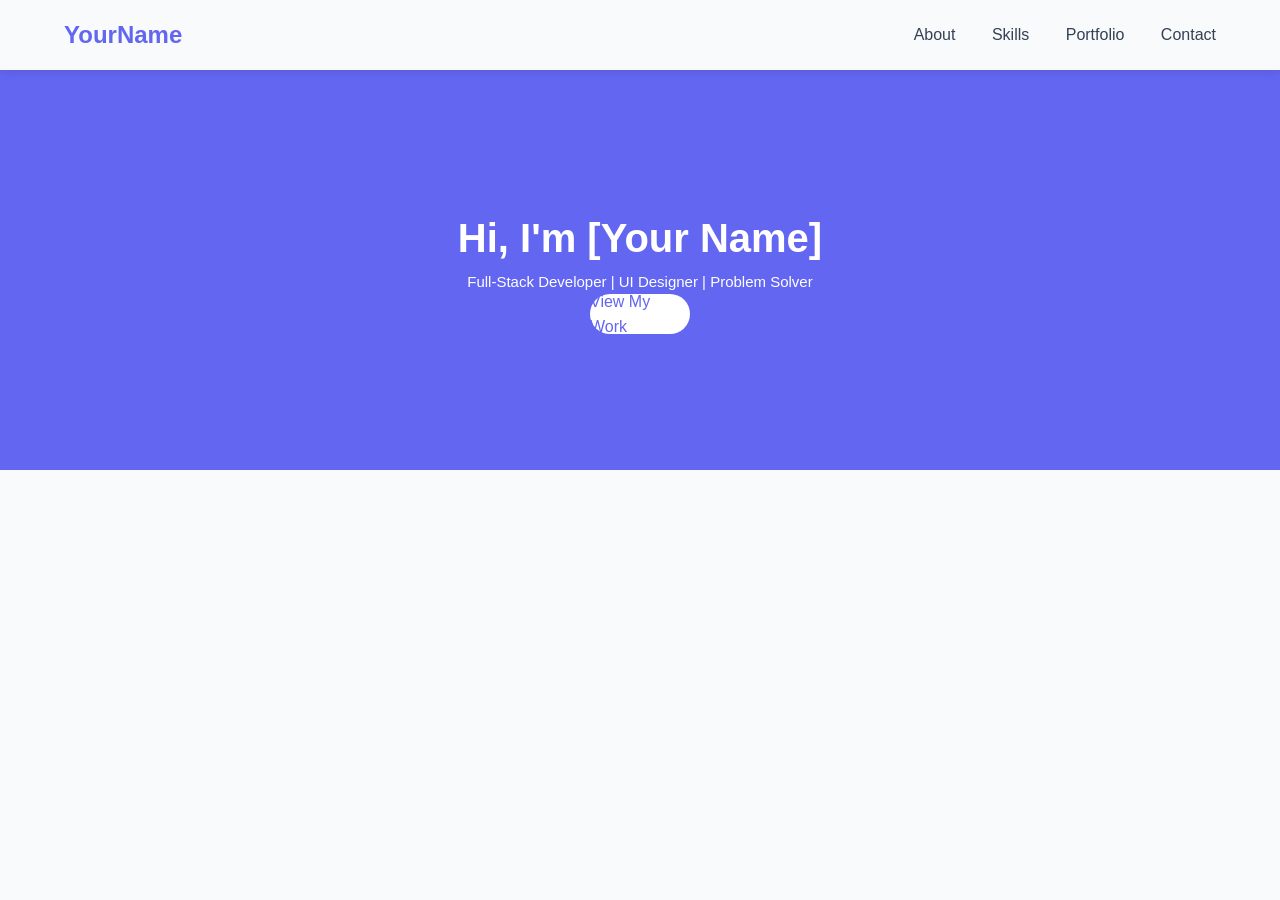
==== session_01_html_css/projects/portfolio_site/index.html @ d85d6899 "[FEATURE] Complete hero section with CTA" ====
<!DOCTYPE html>
<html lang="en">
<head>
    <meta charset="UTF-8">
    <meta name="viewport" content="width=device-width, initial-scale=1.0">
    <title>Document</title>
    <link rel="stylesheet" href="css/variables.css">
    <link rel="stylesheet" href="css/base.css">
    <link rel="stylesheet" href="css/header.css">
    <link rel="stylesheet" href="css/hero.css">
    <link rel="stylesheet" href="css/about.css">
    <link rel="stylesheet" href="css/skills.css">
    <link rel="stylesheet" href="css/portfolio.css">
    <link rel="stylesheet" href="css/contact.css">
    <link rel="stylesheet" href="css/footer.css">
</head>
<body>
    <header>
        <div class="logo">YourName</div>
        <nav>
            <a href="#about">About</a>
            <a href="#skills">Skills</a>
            <a href="#portfolio">Portfolio</a>
            <a href="#contact">Contact</a>
        </nav>
    </header>
    <main>
        <section class="hero">
            <h1>Hi, I'm [Your Name]</h1>
            <p>Full-Stack Developer | UI Designer | Problem Solver</p>
            <a href="#portfolio" class="cta-button">View My Work</a>
        </section>
    </main>
</body>
</html>
---- session_01_html_css/projects/portfolio_site/css/variables.css ----
:root {
    --color-primary: #6366f1;    /* Indigo */
    --color-secondary: #8b5cf6;  /* Purple */
    --color-dark: #1e293b;       /* Slate dark */
    --color-light: #f8fafc;      /* Slate light */
    --color-text: #334155;       /* Slate text */
    --font-main: 'Segoe UI', sans-serif;
}
---- session_01_html_css/projects/portfolio_site/css/base.css ----
* {
    margin: 0;
    padding: 0;
    box-sizing: border-box;
}

body {
    font-family: var(--font-main);
    color: var(--color-text);
    line-height: 1.6;
    background-color: var(--color-light);
}

a {
    text-decoration: none;
    color: inherit;
}

ul {
    list-style: none;
}
---- session_01_html_css/projects/portfolio_site/css/header.css ----
header {
    position: sticky;
    top: 0;
    z-index: 1000;
    background: var(--color-light);
    box-shadow: 0 2px 10px rgba(0,0,0,0.1);
    display: flex;
    justify-content: space-between;
    align-items: center;
    padding: 1rem 5%;
}

.logo {
    font-size: 1.5rem;
    font-weight: bold;
    color: var(--color-primary);
}

nav a {
    margin-left: 2rem;
    font-weight: 500;
    transition: color 0.3s ease;
}

nav a:hover {
    color: var(--color-primary);
    border-bottom: 2px solid var(--color-primary);
}
---- session_01_html_css/projects/portfolio_site/css/hero.css ----
.hero{
    width: 100%;
    height:400px;
    background-color: var(--color-primary);
    display: flex;
    justify-content: center;
    align-items: center;
    flex-direction: column;
}
.hero h1{
    /* position:absolute;
    margin-left: 41%;
    margin-top:50px; */
    font-size:40px;
    color:white;
    font-family: var(--font-main);
    
}
.hero p{
    font-size:15px;
    /* position: absolute;
    margin-left:42%;
    margin-top: 150px; */
    color:white;
    font-family: var(--font-main);
}
.hero a{
    background-color: white;
    color:var(--color-primary);
    /* position: absolute;
    margin-left: 49%;
    margin-top: 210px; */
    width: 100px;
    height: 40px;
    border-radius: 40px;
    display: flex;
    align-items: center;
    justify-content: center;
    font-family: var(--font-main);
}

span{
    color:#FBBF24
}
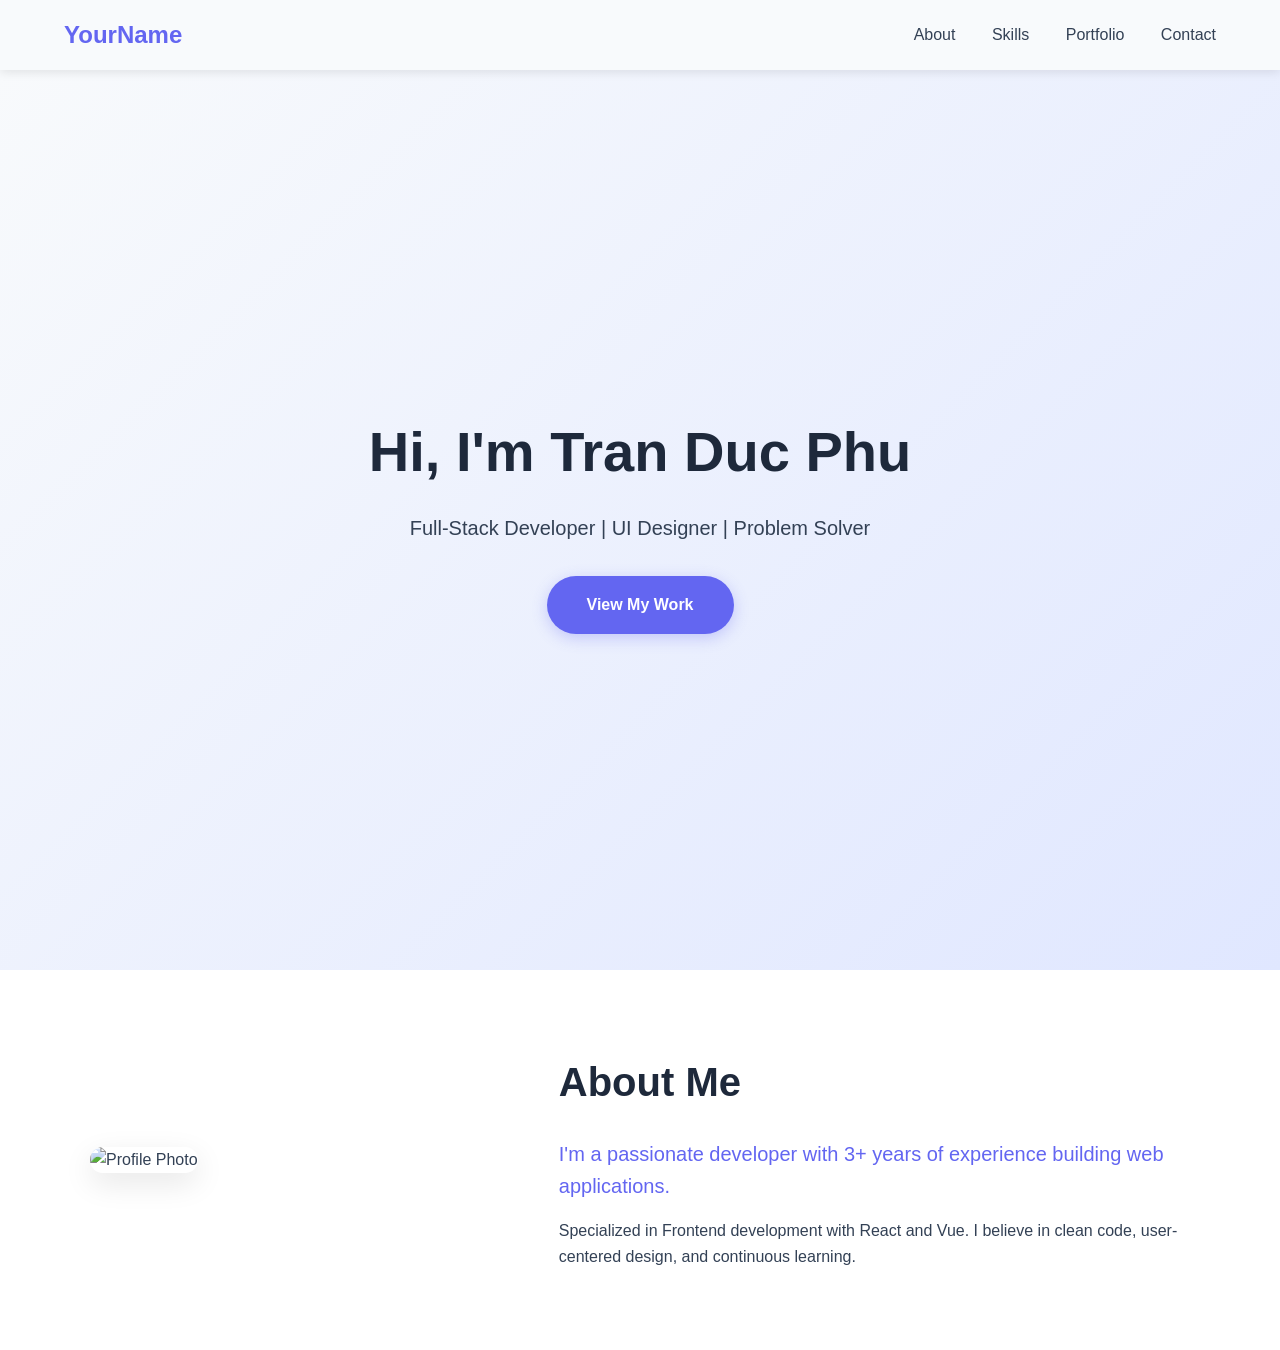
==== commit 3f041111: "[FEATURE] Create About section layout" ====
--- a/session_01_html_css/projects/portfolio_site/index.html
+++ b/session_01_html_css/projects/portfolio_site/index.html
@@ -26,10 +26,24 @@
     </header>
     <main>
         <section class="hero">
-            <h1>Hi, I'm [Your Name]</h1>
+            <h1>Hi, I'm Tran Duc Phu</h1>
             <p>Full-Stack Developer | UI Designer | Problem Solver</p>
             <a href="#portfolio" class="cta-button">View My Work</a>
         </section>
     </main>
+    <section id="about" class="about-section">
+        <div class="container">
+            <div class="about-grid">
+                <div class="about-image">
+                    <img src="https://via.placeholder.com/400x400" alt="Profile Photo">
+                </div>
+                <div class="about-content">
+                    <h2>About Me</h2>
+                    <p class="lead">I'm a passionate developer with 3+ years of experience building web applications.</p>
+                    <p>Specialized in Frontend development with React and Vue. I believe in clean code, user-centered design, and continuous learning.</p>
+                </div>
+            </div>
+        </div>
+    </section>
 </body>
 </html>
--- a/session_01_html_css/projects/portfolio_site/css/hero.css
+++ b/session_01_html_css/projects/portfolio_site/css/hero.css
@@ -1,44 +1,36 @@
-.hero{
-    width: 100%;
-    height:400px;
-    background-color: var(--color-primary);
+.hero {
+    min-height: 100vh;
     display: flex;
+    flex-direction: column;
     justify-content: center;
     align-items: center;
-    flex-direction: column;
-}
-.hero h1{
-    /* position:absolute;
-    margin-left: 41%;
-    margin-top:50px; */
-    font-size:40px;
-    color:white;
-    font-family: var(--font-main);
-    
-}
-.hero p{
-    font-size:15px;
-    /* position: absolute;
-    margin-left:42%;
-    margin-top: 150px; */
-    color:white;
-    font-family: var(--font-main);
-}
-.hero a{
-    background-color: white;
-    color:var(--color-primary);
-    /* position: absolute;
-    margin-left: 49%;
-    margin-top: 210px; */
-    width: 100px;
-    height: 40px;
-    border-radius: 40px;
-    display: flex;
-    align-items: center;
-    justify-content: center;
-    font-family: var(--font-main);
+    text-align: center;
+    background: linear-gradient(135deg, var(--color-light) 0%, #e0e7ff 100%);
+    padding: 0 1rem;
 }
 
-span{
-    color:#FBBF24
+.hero h1 {
+    font-size: 3.5rem;
+    margin-bottom: 1rem;
+    color: var(--color-dark);
 }
+
+.hero p {
+    font-size: 1.25rem;
+    margin-bottom: 2rem;
+}
+
+.cta-button {
+    padding: 1rem 2.5rem;
+    background-color: var(--color-primary);
+    color: white;
+    border-radius: 50px;
+    font-weight: bold;
+    transition: all 0.3s ease;
+    box-shadow: 0 4px 15px rgba(99, 102, 241, 0.3);
+}
+
+.cta-button:hover {
+    transform: scale(1.05);
+    box-shadow: 0 6px 20px rgba(99, 102, 241, 0.4);
+}
--- a/session_01_html_css/projects/portfolio_site/css/about.css
+++ b/session_01_html_css/projects/portfolio_site/css/about.css
@@ -0,0 +1,41 @@
+.about-section {
+    padding: 80px 5%;
+    background-color: white;
+}
+
+.about-grid {
+    display: grid;
+    grid-template-columns: 1fr 1.5fr;
+    gap: 3rem;
+    align-items: center;
+    max-width: 1100px;
+    margin: 0 auto;
+}
+
+.about-image img {
+    width: 100%;
+    max-width: 350px;
+    border-radius: 20px;
+    box-shadow: 0 10px 30px rgba(0,0,0,0.1);
+}
+
+.about-content h2 {
+    font-size: 2.5rem;
+    margin-bottom: 1.5rem;
+    color: var(--color-dark);
+}
+
+.about-content .lead {
+    font-size: 1.25rem;
+    font-weight: 500;
+    margin-bottom: 1rem;
+    color: var(--color-primary);
+}
+
+/* Responsive cho Mobile */
+@media (max-width: 768px) {
+    .about-grid {
+        grid-template-columns: 1fr;
+        text-align: center;
+    }
+}
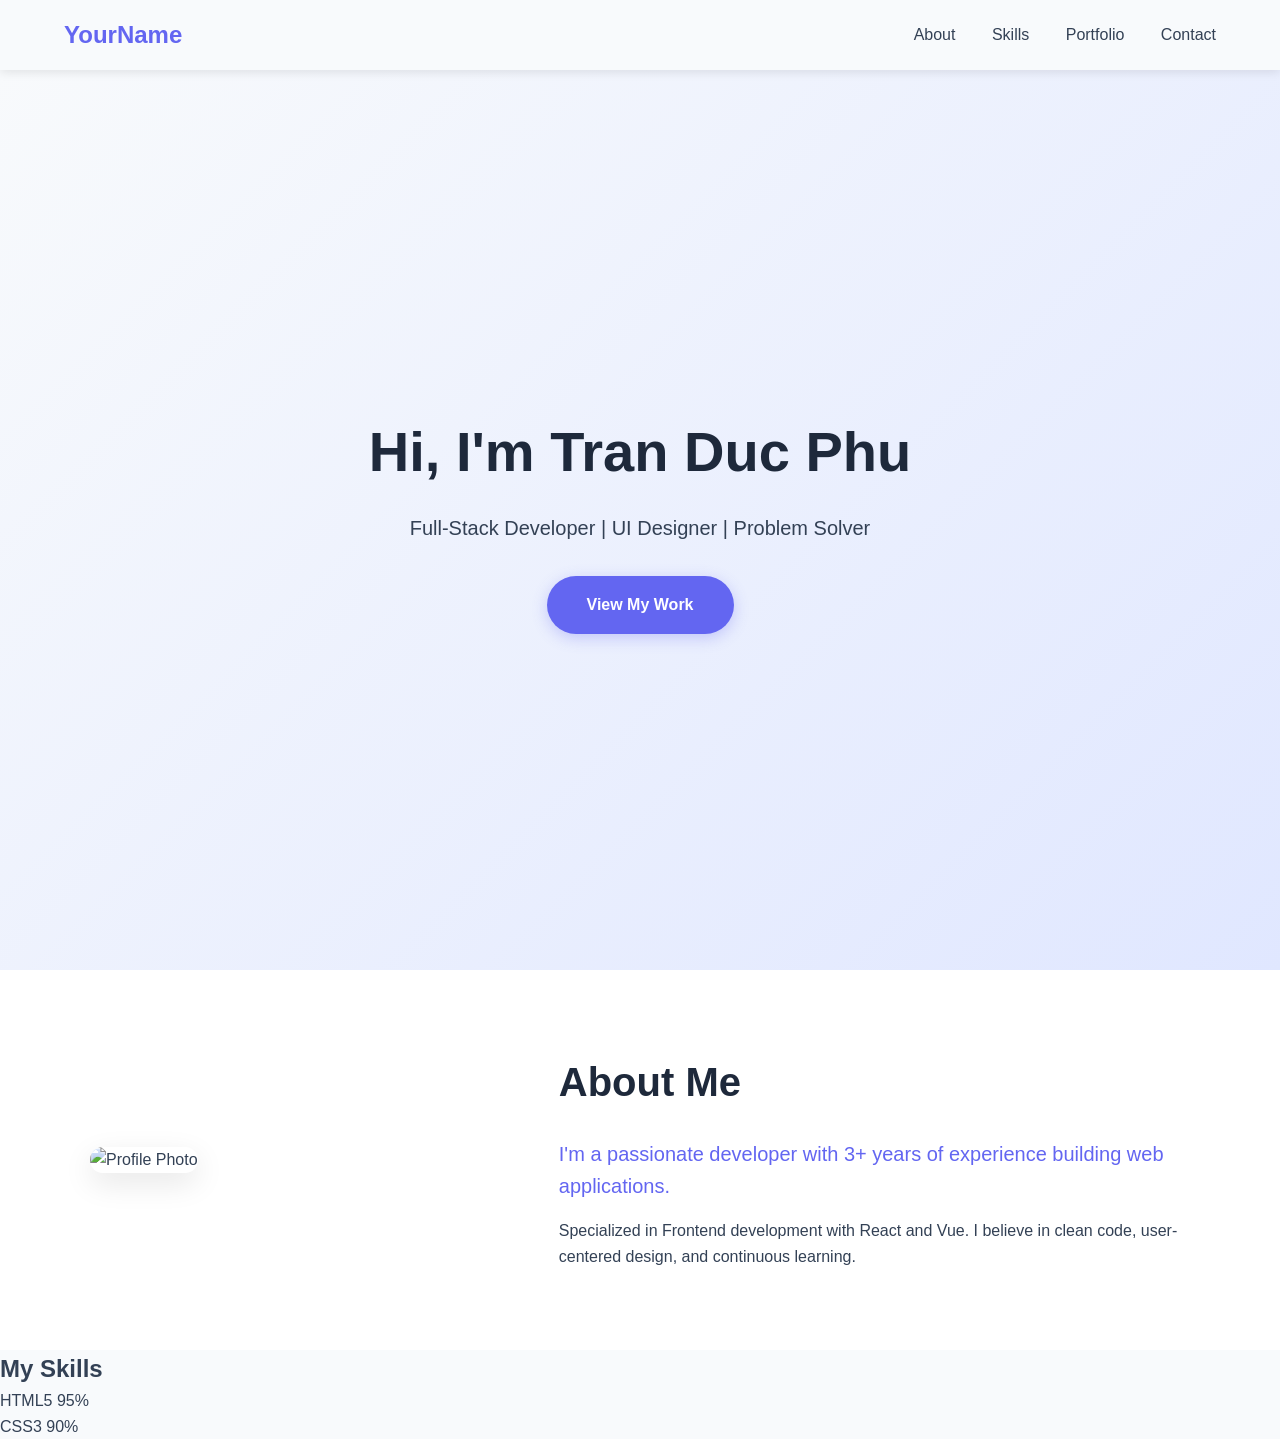
==== commit fca522e5: "[FEATURE] Add Skills section with animated progress bars Added skills section to the portfolio site." ====
--- a/session_01_html_css/projects/portfolio_site/index.html
+++ b/session_01_html_css/projects/portfolio_site/index.html
@@ -45,5 +45,30 @@
             </div>
         </div>
     </section>
+    <section id="skills" class="skills-section">
+        <div class="container">
+            <h2 class="section-title">My Skills</h2>
+            <div class="skills-grid">
+                <div class="skill-item">
+                    <div class="skill-info">
+                        <span>HTML5</span>
+                        <span>95%</span>
+                    </div>
+                    <div class="skill-bar">
+                        <div class="skill-progress" style="width: 95%"></div>
+                    </div>
+                </div>
+                <div class="skill-item">
+                    <div class="skill-info">
+                        <span>CSS3</span>
+                        <span>90%</span>
+                    </div>
+                    <div class="skill-bar">
+                        <div class="skill-progress" style="width: 90%"></div>
+                    </div>
+                </div>
+                </div>
+        </div>
+    </section>
 </body>
 </html>
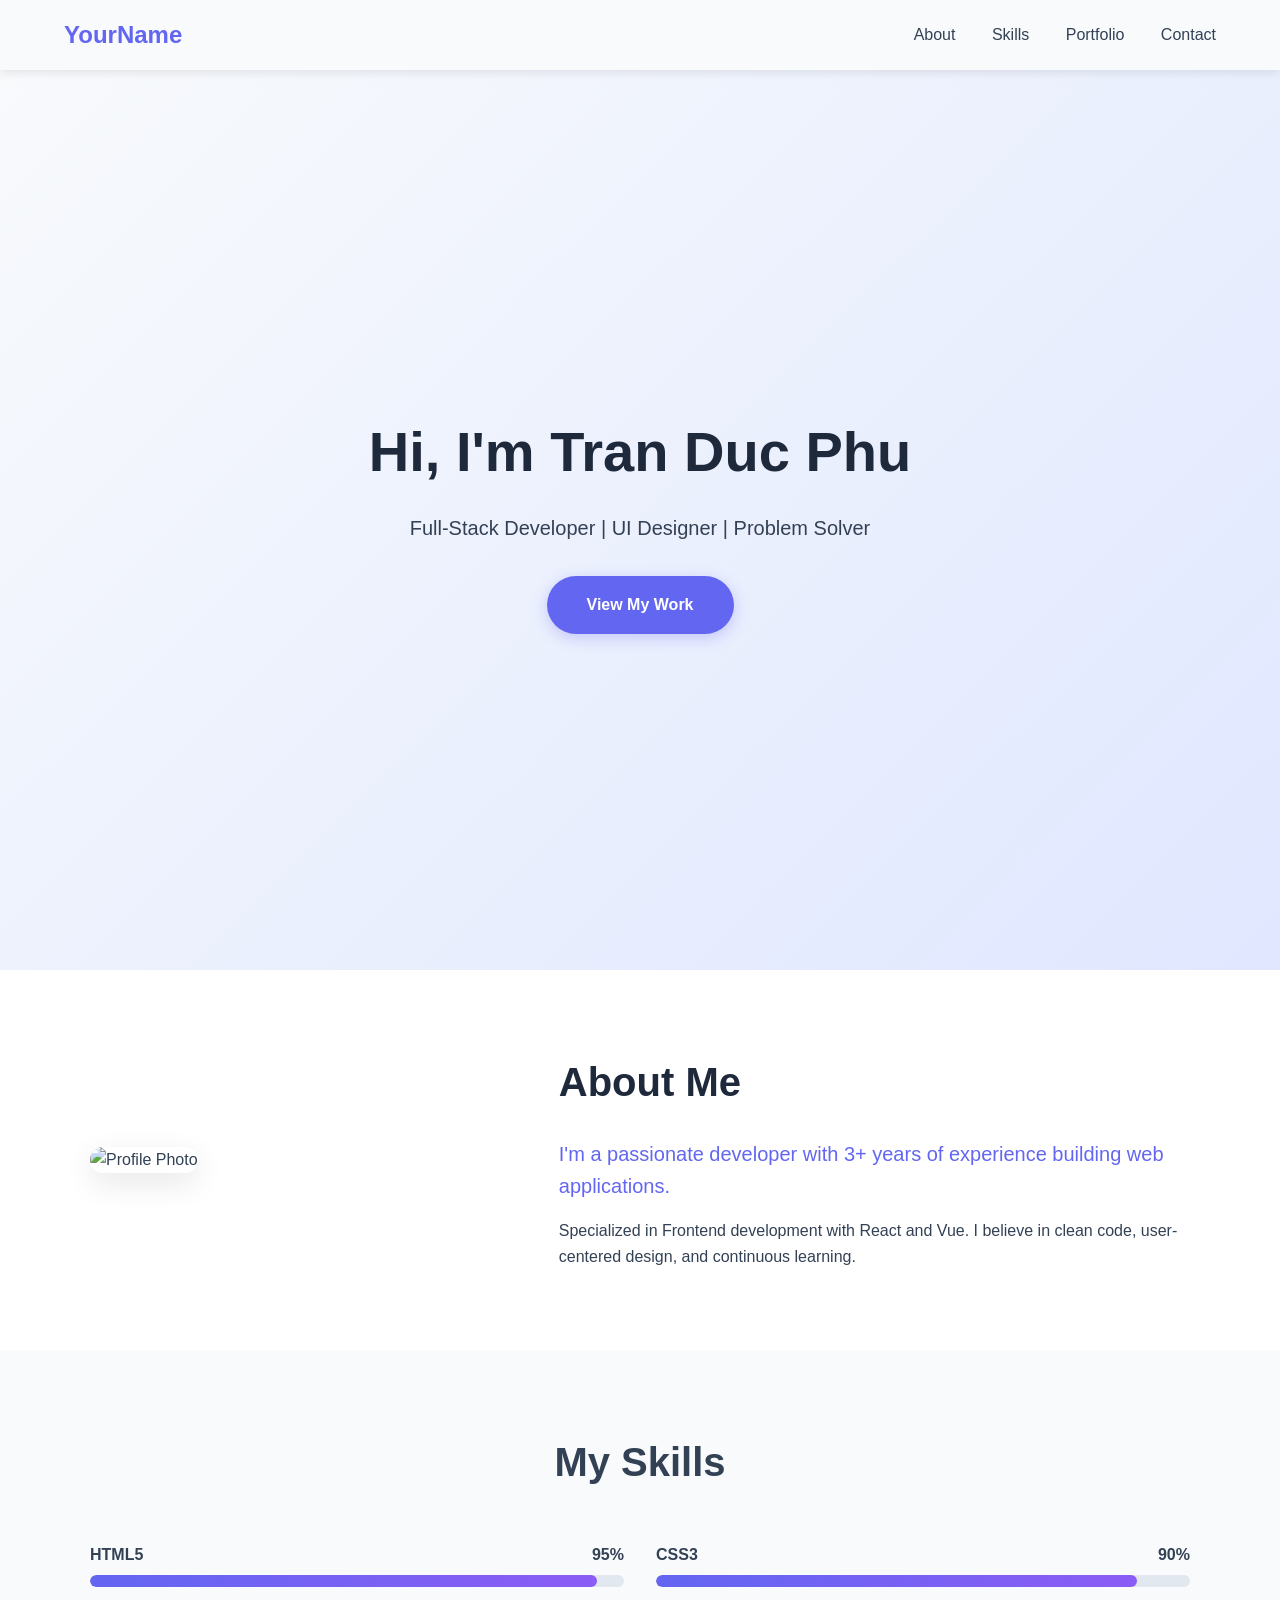
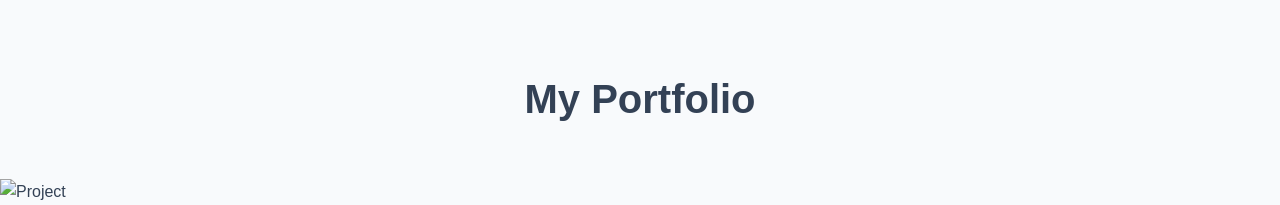
==== commit d9d2676e: "[FEATURE] Create portfolio grid layout Added a new portfolio section to showcase projects." ====
--- a/session_01_html_css/projects/portfolio_site/index.html
+++ b/session_01_html_css/projects/portfolio_site/index.html
@@ -70,5 +70,15 @@
                 </div>
         </div>
     </section>
+    <section id="portfolio" class="portfolio-section">
+        <div class="container">
+            <h2 class="section-title">My Portfolio</h2>
+            <div class="portfolio-grid">
+                <div class="portfolio-item">
+                    <img src="https://via.placeholder.com/400x300" alt="Project">
+                </div>
+                </div>
+        </div>
+    </section>
 </body>
 </html>
--- a/session_01_html_css/projects/portfolio_site/css/skills.css
+++ b/session_01_html_css/projects/portfolio_site/css/skills.css
@@ -0,0 +1,39 @@
+.skills-section {
+    padding: 80px 5%;
+    background-color: var(--color-light);
+}
+
+.section-title {
+    text-align: center;
+    font-size: 2.5rem;
+    margin-bottom: 3rem;
+}
+
+.skills-grid {
+    display: grid;
+    grid-template-columns: repeat(auto-fit, minmax(300px, 1fr));
+    gap: 2rem;
+    max-width: 1100px;
+    margin: 0 auto;
+}
+
+.skill-info {
+    display: flex;
+    justify-content: space-between;
+    margin-bottom: 0.5rem;
+    font-weight: 600;
+}
+
+.skill-bar {
+    height: 12px;
+    background-color: #e2e8f0;
+    border-radius: 10px;
+    overflow: hidden;
+}
+
+.skill-progress {
+    height: 100%;
+    background: linear-gradient(90deg, var(--color-primary), var(--color-secondary));
+    border-radius: 10px;
+    transition: width 1.5s ease-in-out;
+}
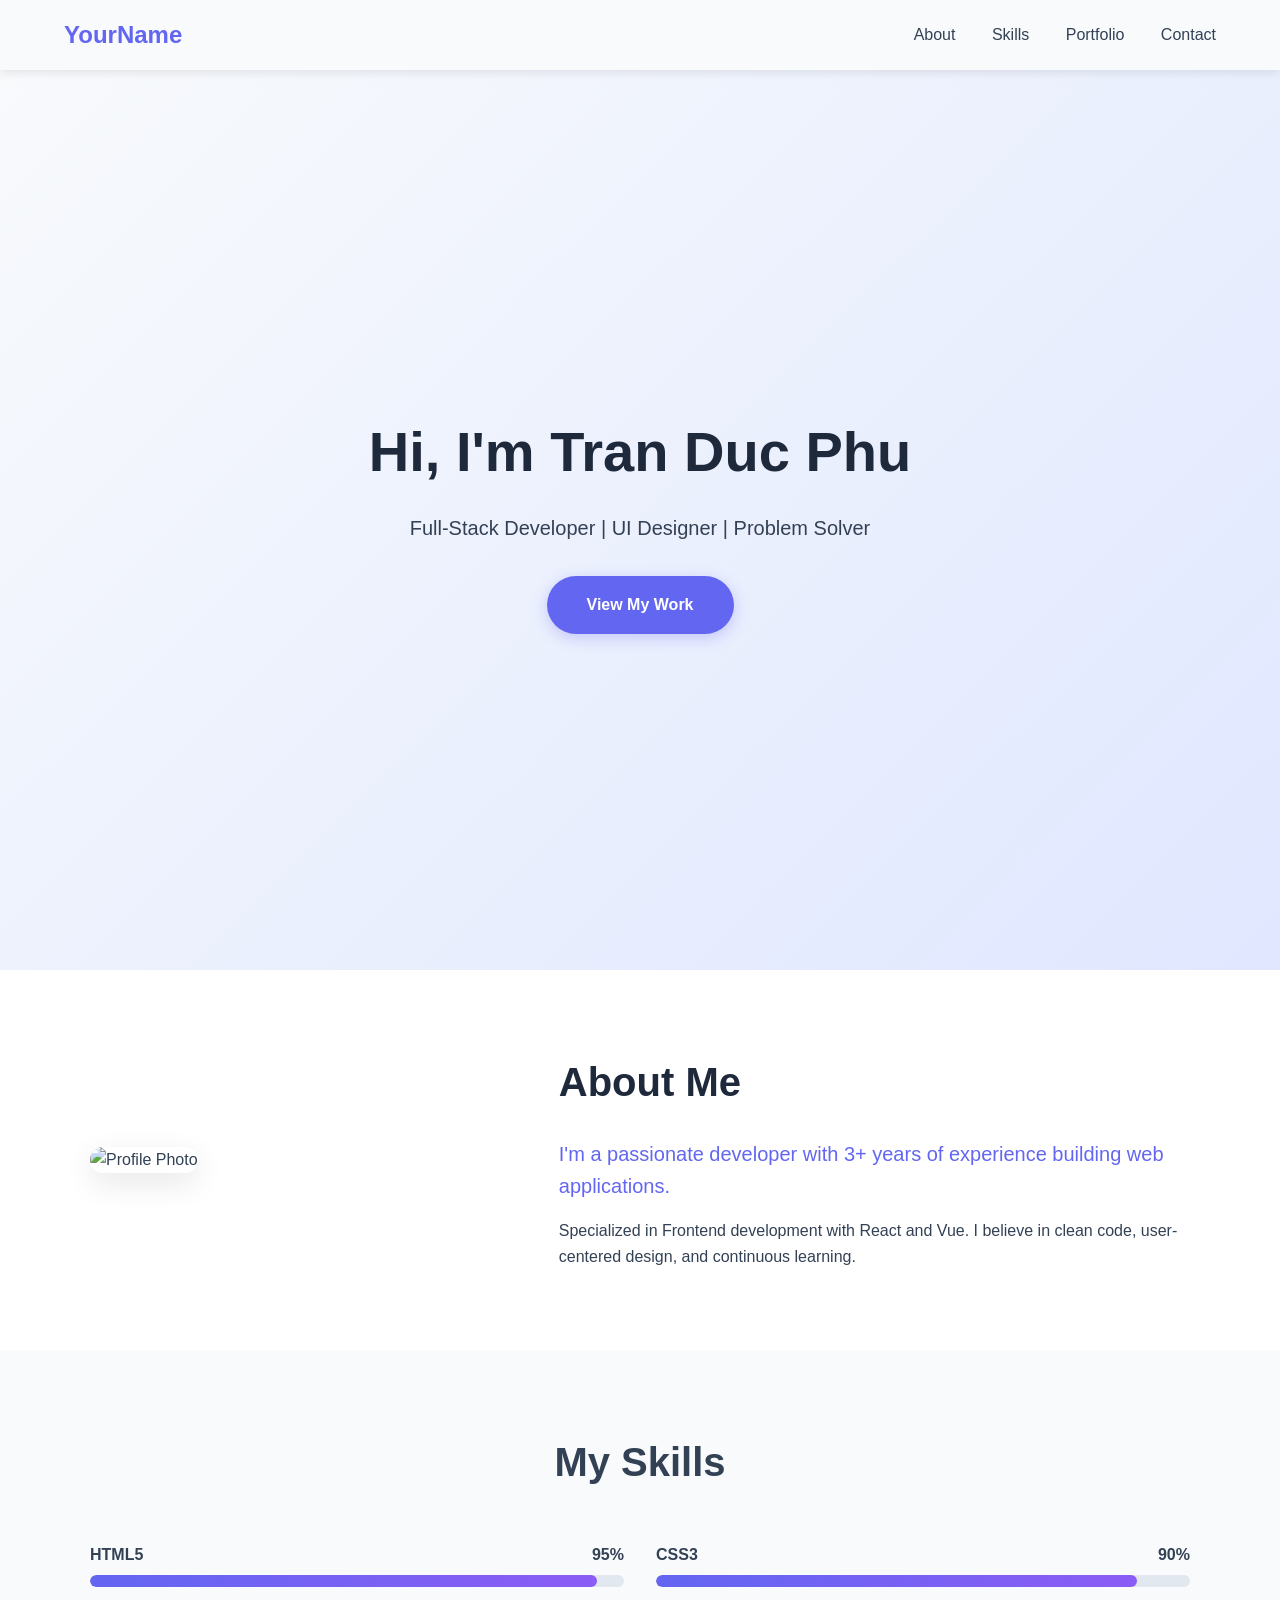
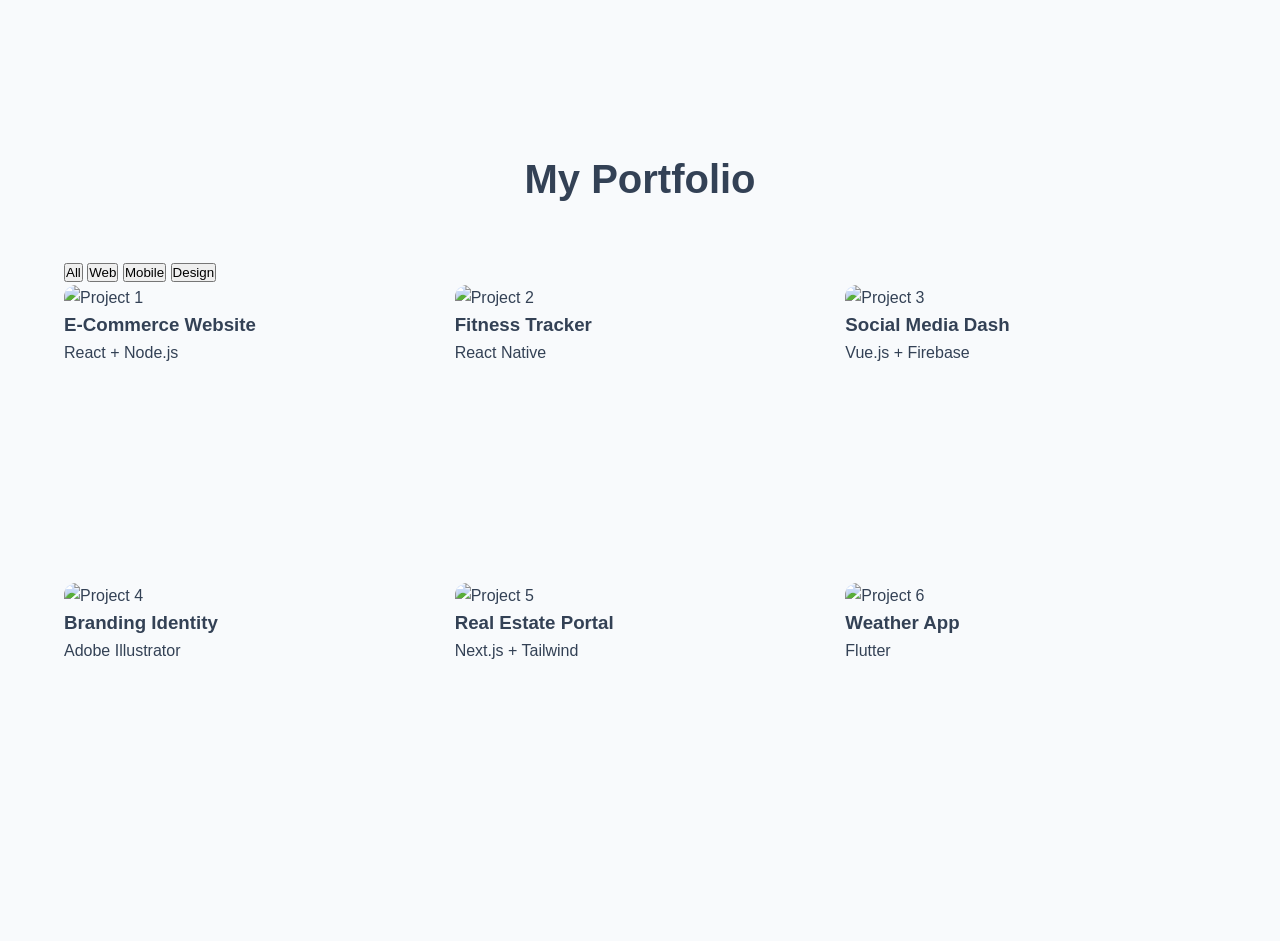
==== commit fd6767cb: "[FEATURE] Create portfolio grid layout Added portfolio filters and multiple portfolio items with ove" ====
--- a/session_01_html_css/projects/portfolio_site/index.html
+++ b/session_01_html_css/projects/portfolio_site/index.html
@@ -70,15 +70,63 @@
                 </div>
         </div>
     </section>
-    <section id="portfolio" class="portfolio-section">
-        <div class="container">
-            <h2 class="section-title">My Portfolio</h2>
-            <div class="portfolio-grid">
-                <div class="portfolio-item">
-                    <img src="https://via.placeholder.com/400x300" alt="Project">
+<section id="portfolio" class="portfolio-section">
+    <div class="container">
+        <h2 class="section-title">My Portfolio</h2>
+        
+        <div class="portfolio-filters">
+            <button class="filter-btn active">All</button>
+            <button class="filter-btn">Web</button>
+            <button class="filter-btn">Mobile</button>
+            <button class="filter-btn">Design</button>
+        </div>
+
+        <div class="portfolio-grid">
+            <div class="portfolio-item" data-category="web">
+                <img src="https://via.placeholder.com/400x300" alt="Project 1">
+                <div class="portfolio-overlay">
+                    <h3>E-Commerce Website</h3>
+                    <p>React + Node.js</p>
                 </div>
+            </div>
+            <div class="portfolio-item" data-category="mobile">
+                <img src="https://via.placeholder.com/400x300" alt="Project 2">
+                <div class="portfolio-overlay">
+                    <h3>Fitness Tracker</h3>
+                    <p>React Native</p>
                 </div>
+            </div>
+            <div class="portfolio-item" data-category="web">
+                <img src="https://via.placeholder.com/400x300" alt="Project 3">
+                <div class="portfolio-overlay">
+                    <h3>Social Media Dash</h3>
+                    <p>Vue.js + Firebase</p>
+                </div>
+            </div>
+            <div class="portfolio-item" data-category="design">
+                <img src="https://via.placeholder.com/400x300" alt="Project 4">
+                <div class="portfolio-overlay">
+                    <h3>Branding Identity</h3>
+                    <p>Adobe Illustrator</p>
+                </div>
+            </div>
+            <div class="portfolio-item" data-category="web">
+                <img src="https://via.placeholder.com/400x300" alt="Project 5">
+                <div class="portfolio-overlay">
+                    <h3>Real Estate Portal</h3>
+                    <p>Next.js + Tailwind</p>
+                </div>
+            </div>
+            <div class="portfolio-item" data-category="mobile">
+                <img src="https://via.placeholder.com/400x300" alt="Project 6">
+                <div class="portfolio-overlay">
+                    <h3>Weather App</h3>
+                    <p>Flutter</p>
+                </div>
+            </div>
         </div>
-    </section>
+    </div>
+</section>
 </body>
 </html>
+
--- a/session_01_html_css/projects/portfolio_site/css/portfolio.css
+++ b/session_01_html_css/projects/portfolio_site/css/portfolio.css
@@ -0,0 +1,24 @@
+.portfolio-section {
+    padding: 80px 5%;
+}
+
+.portfolio-grid {
+    display: grid;
+    /* Tự động chia 3 cột trên máy tính, 1 trên mobile */
+    grid-template-columns: repeat(auto-fill, minmax(300px, 1fr));
+    gap: 20px;
+    max-width: 1200px;
+    margin: 0 auto;
+}
+
+.portfolio-item {
+    border-radius: 12px;
+    overflow: hidden;
+    aspect-ratio: 4/3;
+}
+
+.portfolio-item img {
+    width: 100%;
+    height: 100%;
+    object-fit: cover;
+}
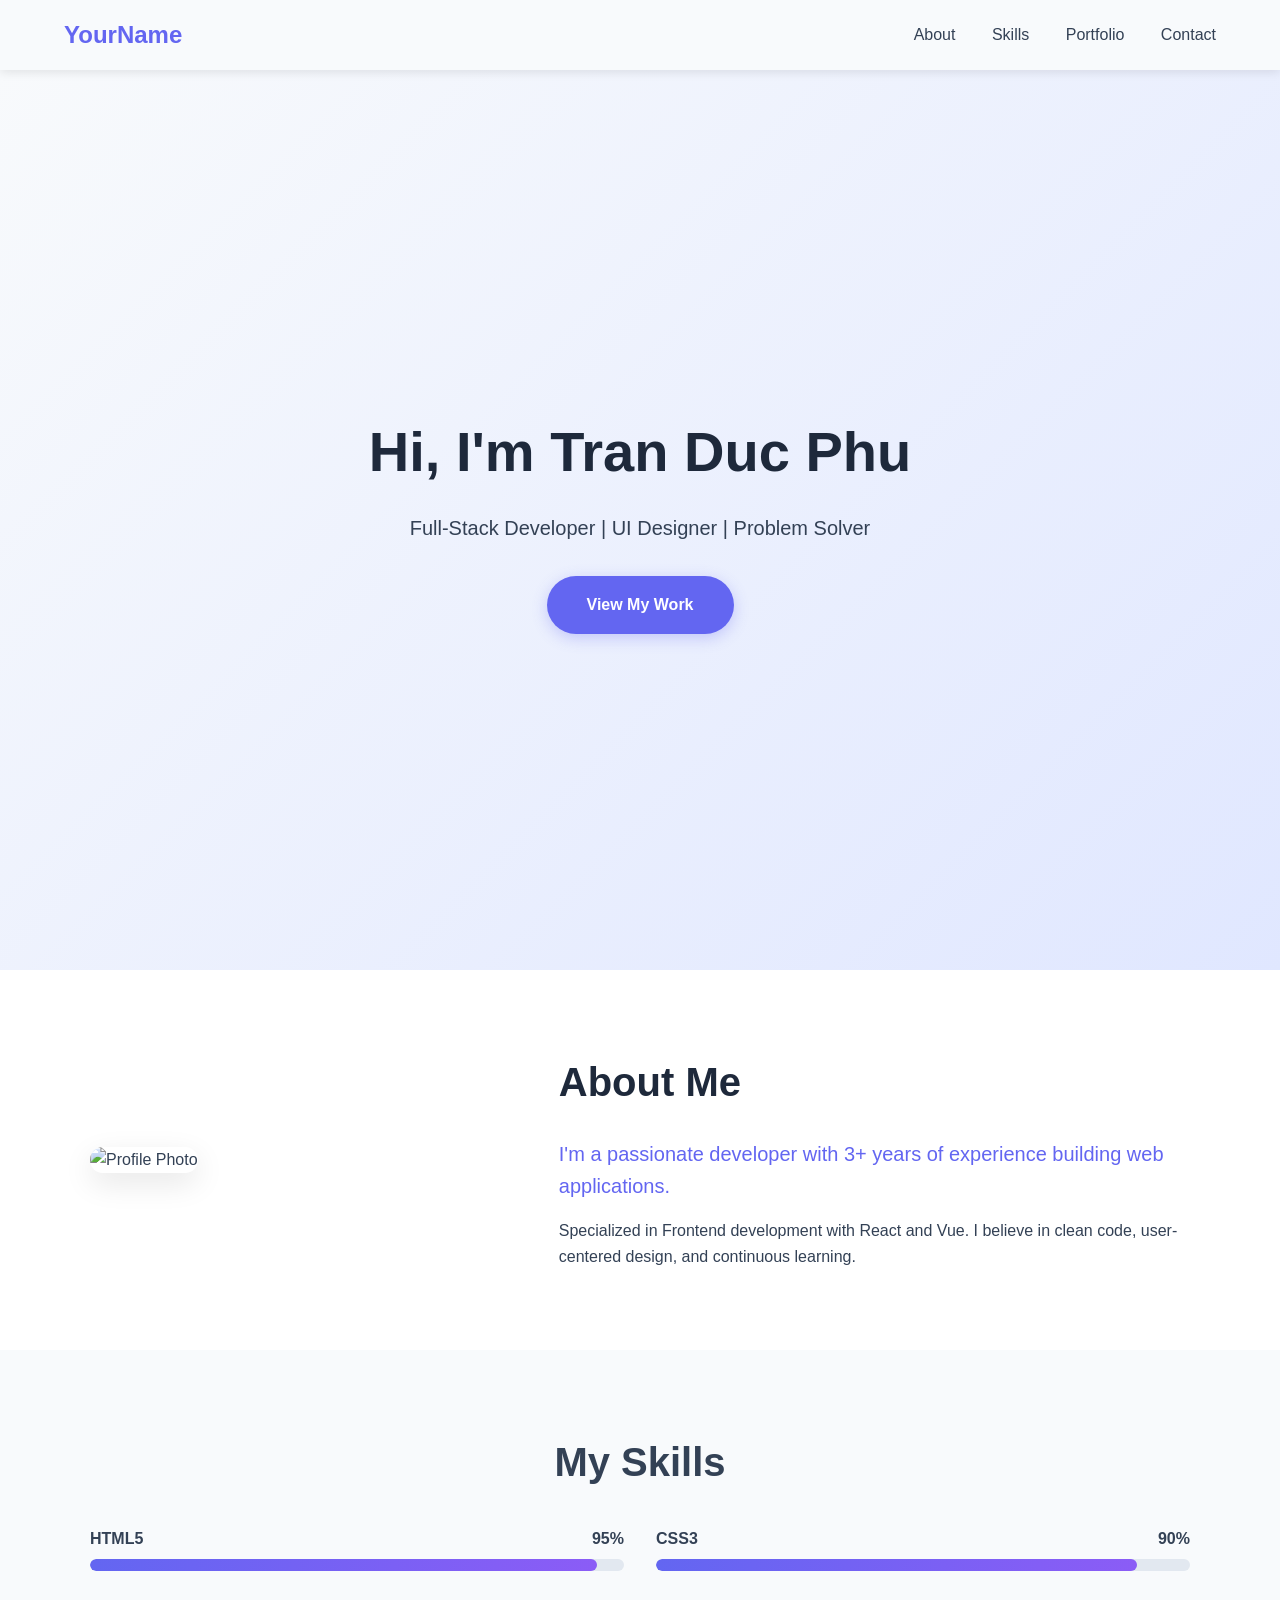
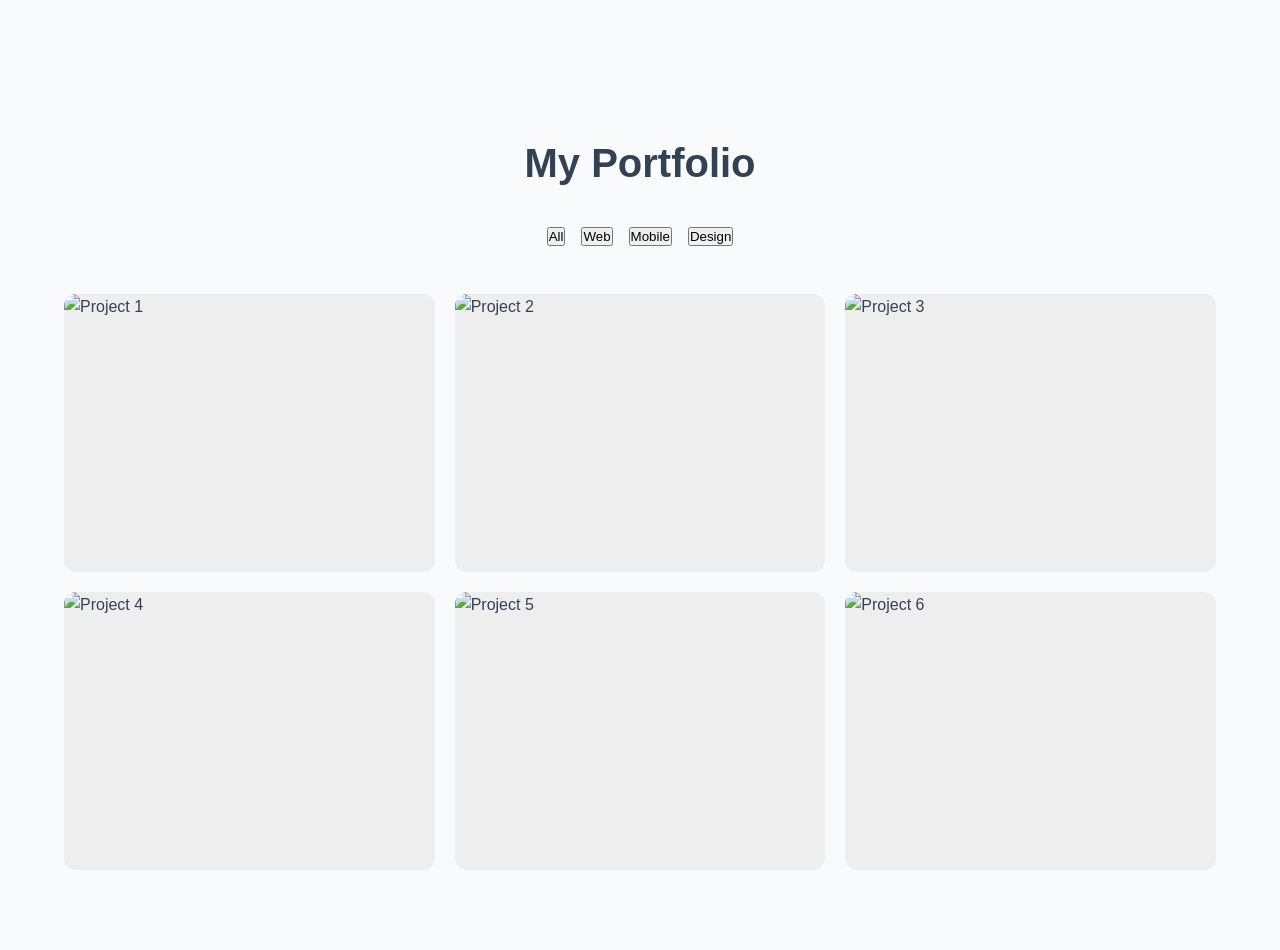
==== commit 6425dc68: "[FEATURE] Implement CSS-only lightbox" ====
--- a/session_01_html_css/projects/portfolio_site/index.html
+++ b/session_01_html_css/projects/portfolio_site/index.html
@@ -82,50 +82,72 @@
         </div>
 
         <div class="portfolio-grid">
-            <div class="portfolio-item" data-category="web">
+            <a href="#project1" class="portfolio-item" data-category="web">
                 <img src="https://via.placeholder.com/400x300" alt="Project 1">
                 <div class="portfolio-overlay">
                     <h3>E-Commerce Website</h3>
                     <p>React + Node.js</p>
                 </div>
-            </div>
-            <div class="portfolio-item" data-category="mobile">
+            </a>
+
+            <a href="#project2" class="portfolio-item" data-category="mobile">
                 <img src="https://via.placeholder.com/400x300" alt="Project 2">
                 <div class="portfolio-overlay">
                     <h3>Fitness Tracker</h3>
                     <p>React Native</p>
                 </div>
-            </div>
-            <div class="portfolio-item" data-category="web">
+            </a>
+
+            <a href="#project3" class="portfolio-item" data-category="web">
                 <img src="https://via.placeholder.com/400x300" alt="Project 3">
                 <div class="portfolio-overlay">
                     <h3>Social Media Dash</h3>
                     <p>Vue.js + Firebase</p>
                 </div>
-            </div>
-            <div class="portfolio-item" data-category="design">
+            </a>
+
+            <a href="#project4" class="portfolio-item" data-category="design">
                 <img src="https://via.placeholder.com/400x300" alt="Project 4">
                 <div class="portfolio-overlay">
                     <h3>Branding Identity</h3>
                     <p>Adobe Illustrator</p>
                 </div>
-            </div>
-            <div class="portfolio-item" data-category="web">
+            </a>
+
+            <a href="#project5" class="portfolio-item" data-category="web">
                 <img src="https://via.placeholder.com/400x300" alt="Project 5">
                 <div class="portfolio-overlay">
                     <h3>Real Estate Portal</h3>
                     <p>Next.js + Tailwind</p>
                 </div>
-            </div>
-            <div class="portfolio-item" data-category="mobile">
+            </a>
+
+            <a href="#project6" class="portfolio-item" data-category="mobile">
                 <img src="https://via.placeholder.com/400x300" alt="Project 6">
                 <div class="portfolio-overlay">
                     <h3>Weather App</h3>
                     <p>Flutter</p>
                 </div>
-            </div>
+            </a>
         </div>
     </div>
+
+    <div id="project1" class="lightbox">
+        <a href="#portfolio" class="lightbox-close">&times;</a>
+        <div class="lightbox-content">
+            <img src="https://via.placeholder.com/800x600" alt="Large View">
+            <div class="lightbox-caption">E-Commerce Website - Full Project View</div>
+        </div>
+    </div>
+
+    <div id="project2" class="lightbox">
+        <a href="#portfolio" class="lightbox-close">&times;</a>
+        <div class="lightbox-content">
+            <img src="https://via.placeholder.com/800x600" alt="Large View">
+            <div class="lightbox-caption">Fitness Tracker App Concept</div>
+        </div>
+    </div>
+
 </section>
 </body>
 </html>
--- a/session_01_html_css/projects/portfolio_site/css/portfolio.css
+++ b/session_01_html_css/projects/portfolio_site/css/portfolio.css
@@ -2,9 +2,21 @@
     padding: 80px 5%;
 }
 
+.section-title {
+    text-align: center;
+    margin-bottom: 2rem;
+}
+
+.portfolio-filters {
+    display: flex;
+    justify-content: center;
+    gap: 1rem;
+    margin-bottom: 3rem;
+}
+
 .portfolio-grid {
     display: grid;
-    /* Tự động chia 3 cột trên máy tính, 1 trên mobile */
+    /* Chia 3 cột trên Desktop, tự động co giãn */
     grid-template-columns: repeat(auto-fill, minmax(300px, 1fr));
     gap: 20px;
     max-width: 1200px;
@@ -12,9 +24,11 @@
 }
 
 .portfolio-item {
+    position: relative; /* Quan trọng để lần 2 làm overlay */
     border-radius: 12px;
     overflow: hidden;
     aspect-ratio: 4/3;
+    background-color: #eee;
 }
 
 .portfolio-item img {
@@ -22,3 +36,127 @@
     height: 100%;
     object-fit: cover;
 }
+
+/* Lần 1: Tạm thời ẩn Overlay để chỉ thấy lưới ảnh */
+.portfolio-overlay {
+    display: none;
+}
+/* Thiết lập cho từng item */
+.portfolio-item {
+    position: relative; /* Để lớp overlay căn theo ô này */
+    cursor: pointer;
+}
+
+/* Hiệu ứng phóng to ảnh khi hover */
+.portfolio-item img {
+    transition: transform 0.5s ease; /* Chuyển động mượt trong 0.5 giây */
+}
+
+.portfolio-item:hover img {
+    transform: scale(1.1); /* Phóng to 10% */
+}
+
+/* Thiết kế lớp phủ Overlay */
+.portfolio-overlay {
+    /* Hiển thị lại sau khi đã ẩn ở Lần 1 */
+    display: flex !important; 
+    
+    position: absolute;
+    bottom: 0;
+    left: 0;
+    right: 0;
+    height: 100%;
+    
+    /* Tạo dải màu tối dần từ dưới lên để chữ nổi bật */
+    background: linear-gradient(
+        to top,
+        rgba(30, 41, 59, 0.95) 0%,
+        rgba(30, 41, 59, 0.6) 50%,
+        transparent 100%
+    );
+    
+    flex-direction: column;
+    justify-content: flex-end;
+    padding: 25px;
+    color: white;
+    
+    /* Hiệu ứng ẩn/hiện ban đầu */
+    opacity: 0;
+    transform: translateY(20px); /* Đẩy nội dung xuống 20px */
+    transition: all 0.4s ease;
+}
+
+/* Hiện Overlay khi di chuột vào Portfolio Item */
+.portfolio-item:hover .portfolio-overlay {
+    opacity: 1;
+    transform: translateY(0); /* Bay lên vị trí cũ */
+}
+
+.portfolio-overlay h3 {
+    margin-bottom: 5px;
+    font-size: 1.2rem;
+    font-weight: 600;
+}
+
+.portfolio-overlay p {
+    font-size: 0.9rem;
+    opacity: 0.8;
+}
+/* Thiết lập nền đen cho Lightbox */
+.lightbox {
+    position: fixed;
+    top: 0;
+    left: 0;
+    width: 100%;
+    height: 100%;
+    background-color: rgba(0, 0, 0, 0.9);
+    z-index: 2000;
+    display: flex;
+    justify-content: center;
+    align-items: center;
+    
+    /* Mặc định ẩn Lightbox */
+    opacity: 0;
+    visibility: hidden;
+    transition: all 0.3s ease;
+}
+
+/* HIỆU ỨNG QUAN TRỌNG: Khi ID được gọi trên thanh URL (#project1) */
+.lightbox:target {
+    opacity: 1;
+    visibility: visible;
+}
+
+.lightbox-content {
+    position: relative;
+    max-width: 80%;
+    max-height: 80%;
+    text-align: center;
+}
+
+.lightbox-content img {
+    width: 100%;
+    border: 4px solid white;
+    border-radius: 4px;
+}
+
+/* Nút đóng (X) */
+.lightbox-close {
+    position: absolute;
+    top: 40px;
+    right: 40px;
+    font-size: 3rem;
+    color: white;
+    text-decoration: none;
+    font-weight: 200;
+}
+
+.lightbox-close:hover {
+    color: var(--color-primary);
+}
+
+.lightbox-caption {
+    color: white;
+    margin-top: 15px;
+    font-size: 1.2rem;
+}
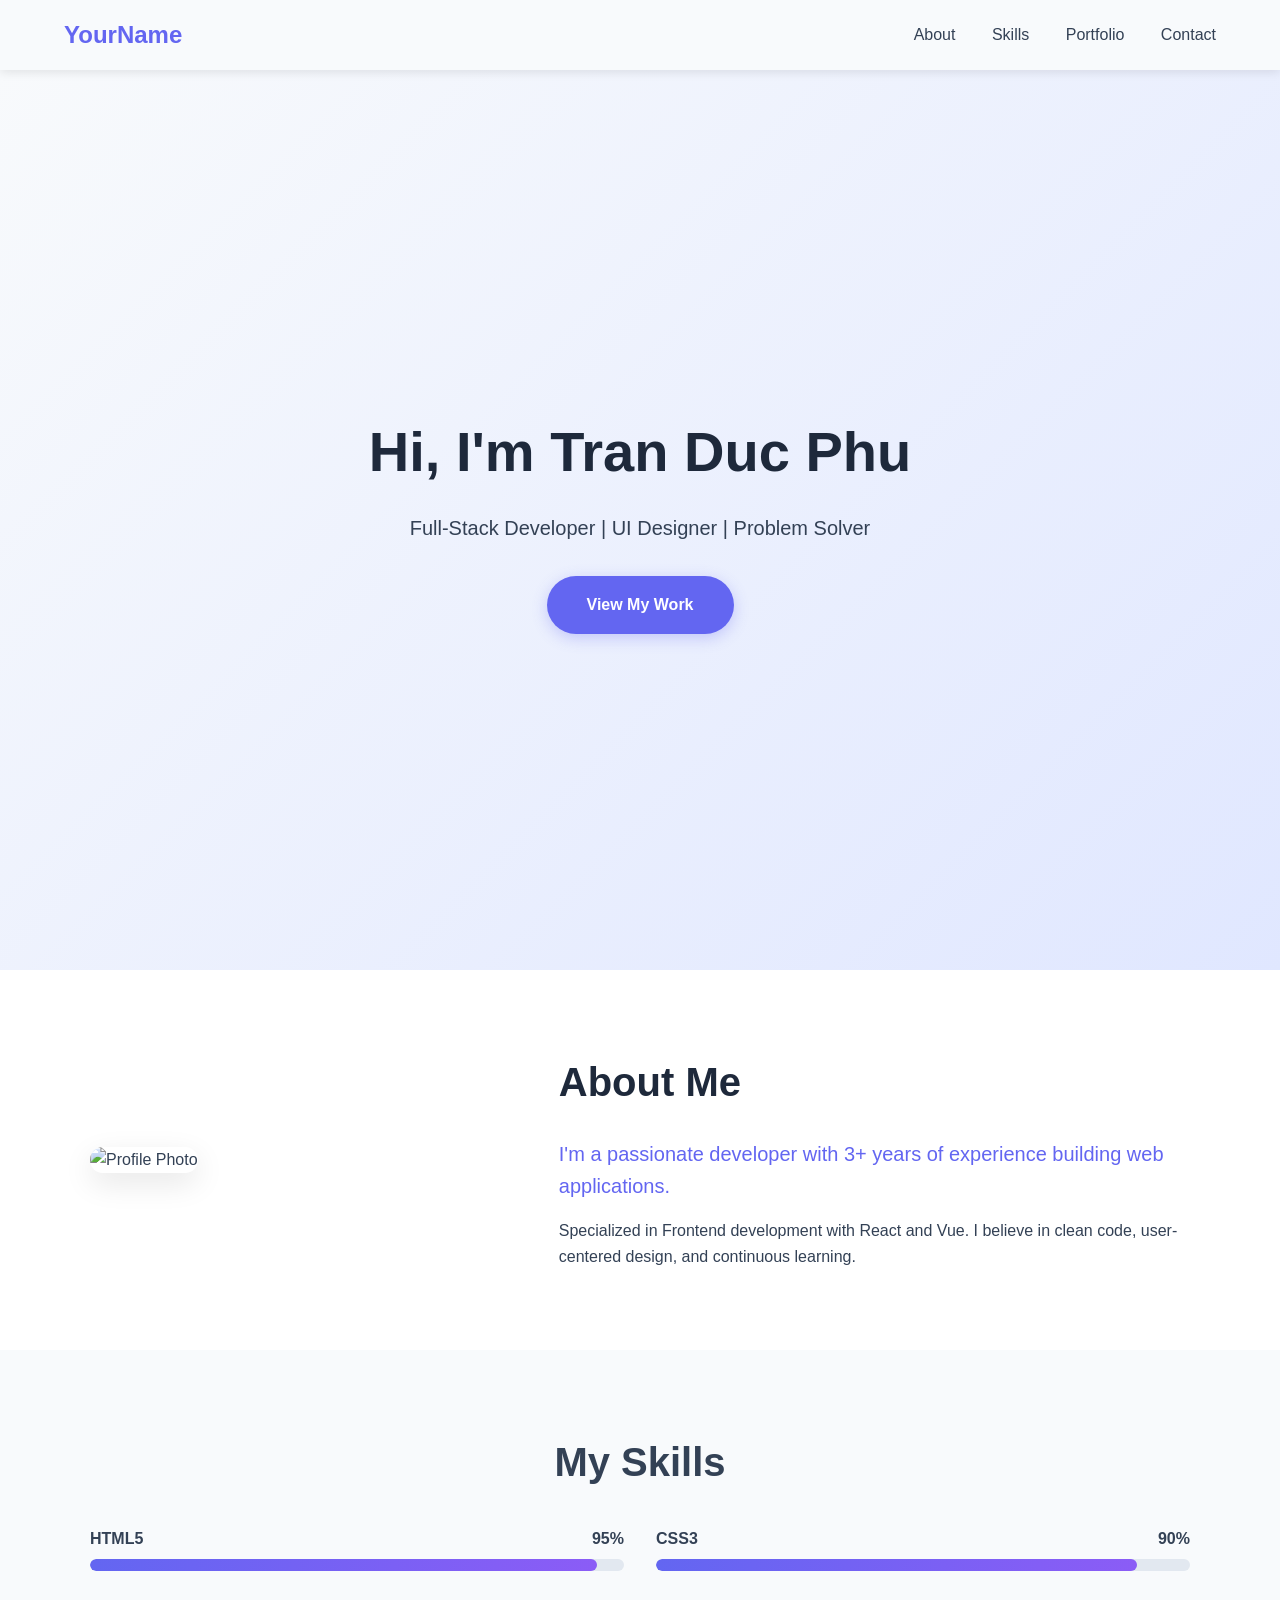
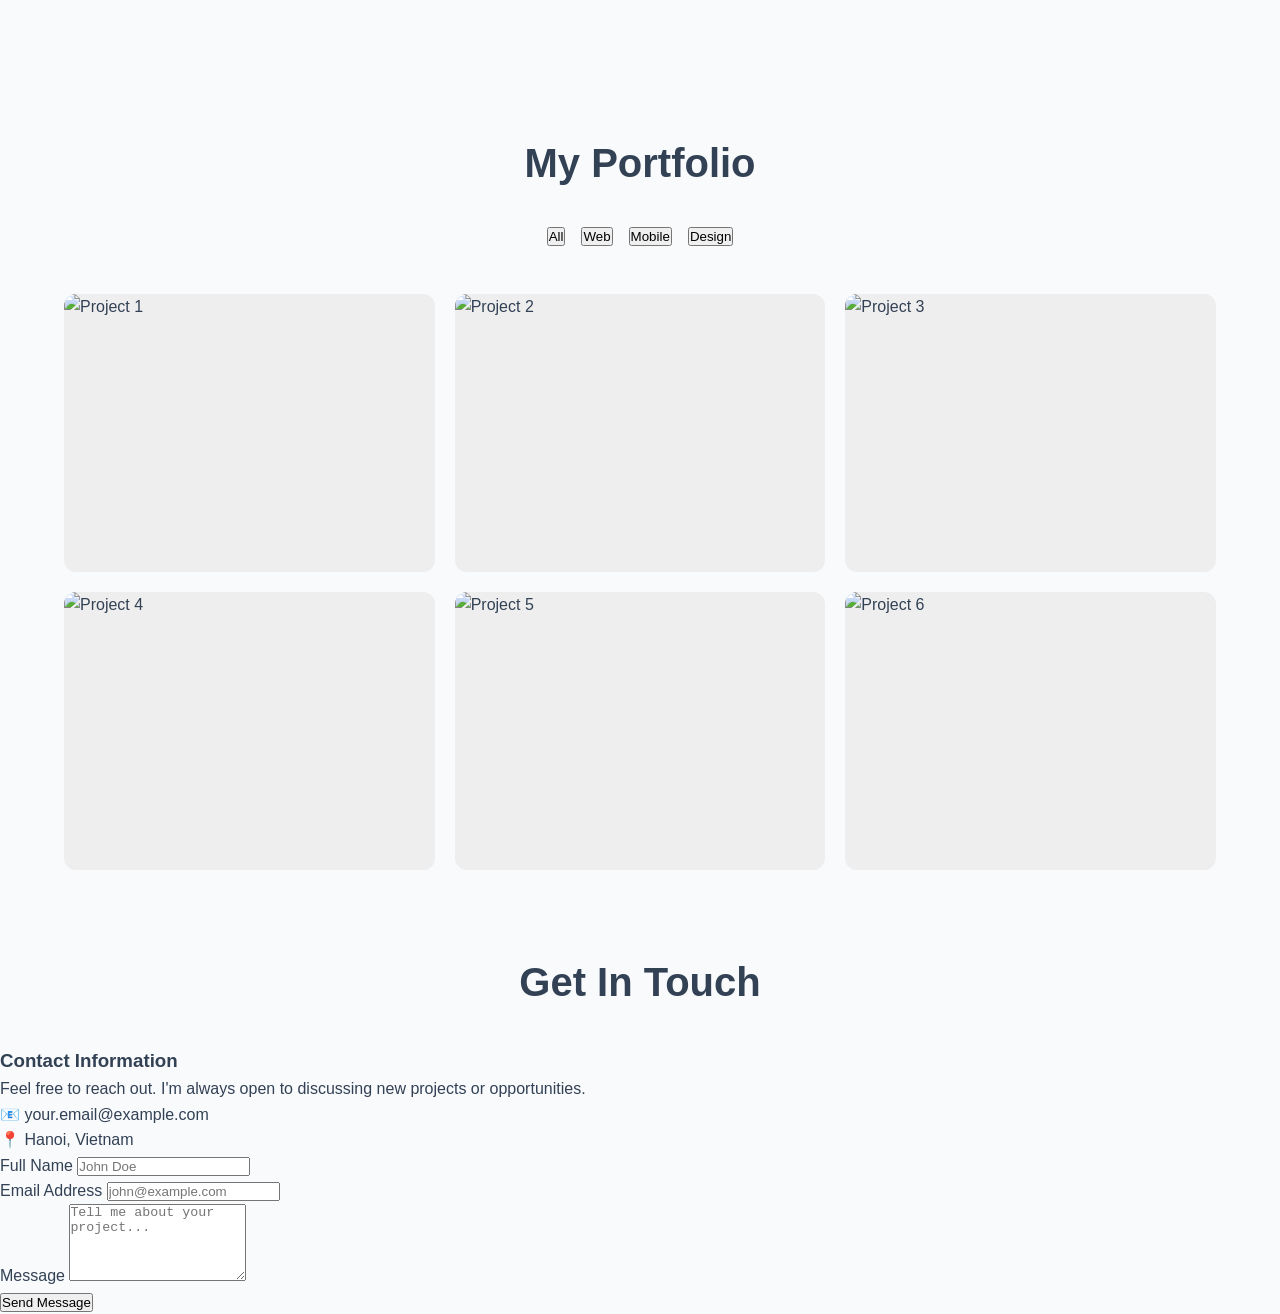
==== commit 1b089307: "[FEATURE] Style contact form inputs" ====
--- a/session_01_html_css/projects/portfolio_site/index.html
+++ b/session_01_html_css/projects/portfolio_site/index.html
@@ -149,6 +149,41 @@
     </div>
 
 </section>
+<section id="contact" class="contact-section">
+    <div class="container">
+        <h2 class="section-title">Get In Touch</h2>
+        <div class="contact-wrapper">
+            <div class="contact-info">
+                <h3>Contact Information</h3>
+                <p>Feel free to reach out. I'm always open to discussing new projects or opportunities.</p>
+                <div class="info-item">
+                    <span class="icon">📧</span>
+                    <span>your.email@example.com</span>
+                </div>
+                <div class="info-item">
+                    <span class="icon">📍</span>
+                    <span>Hanoi, Vietnam</span>
+                </div>
+            </div>
+
+            <form class="contact-form">
+                <div class="form-group">
+                    <label for="name">Full Name</label>
+                    <input type="text" id="name" name="name" required placeholder="John Doe">
+                </div>
+                <div class="form-group">
+                    <label for="email">Email Address</label>
+                    <input type="email" id="email" name="email" required placeholder="john@example.com">
+                </div>
+                <div class="form-group">
+                    <label for="message">Message</label>
+                    <textarea id="message" name="message" rows="5" required placeholder="Tell me about your project..."></textarea>
+                </div>
+                <button type="submit" class="submit-btn">Send Message</button>
+            </form>
+        </div>
+    </div>
+</section>
 </body>
 </html>
 
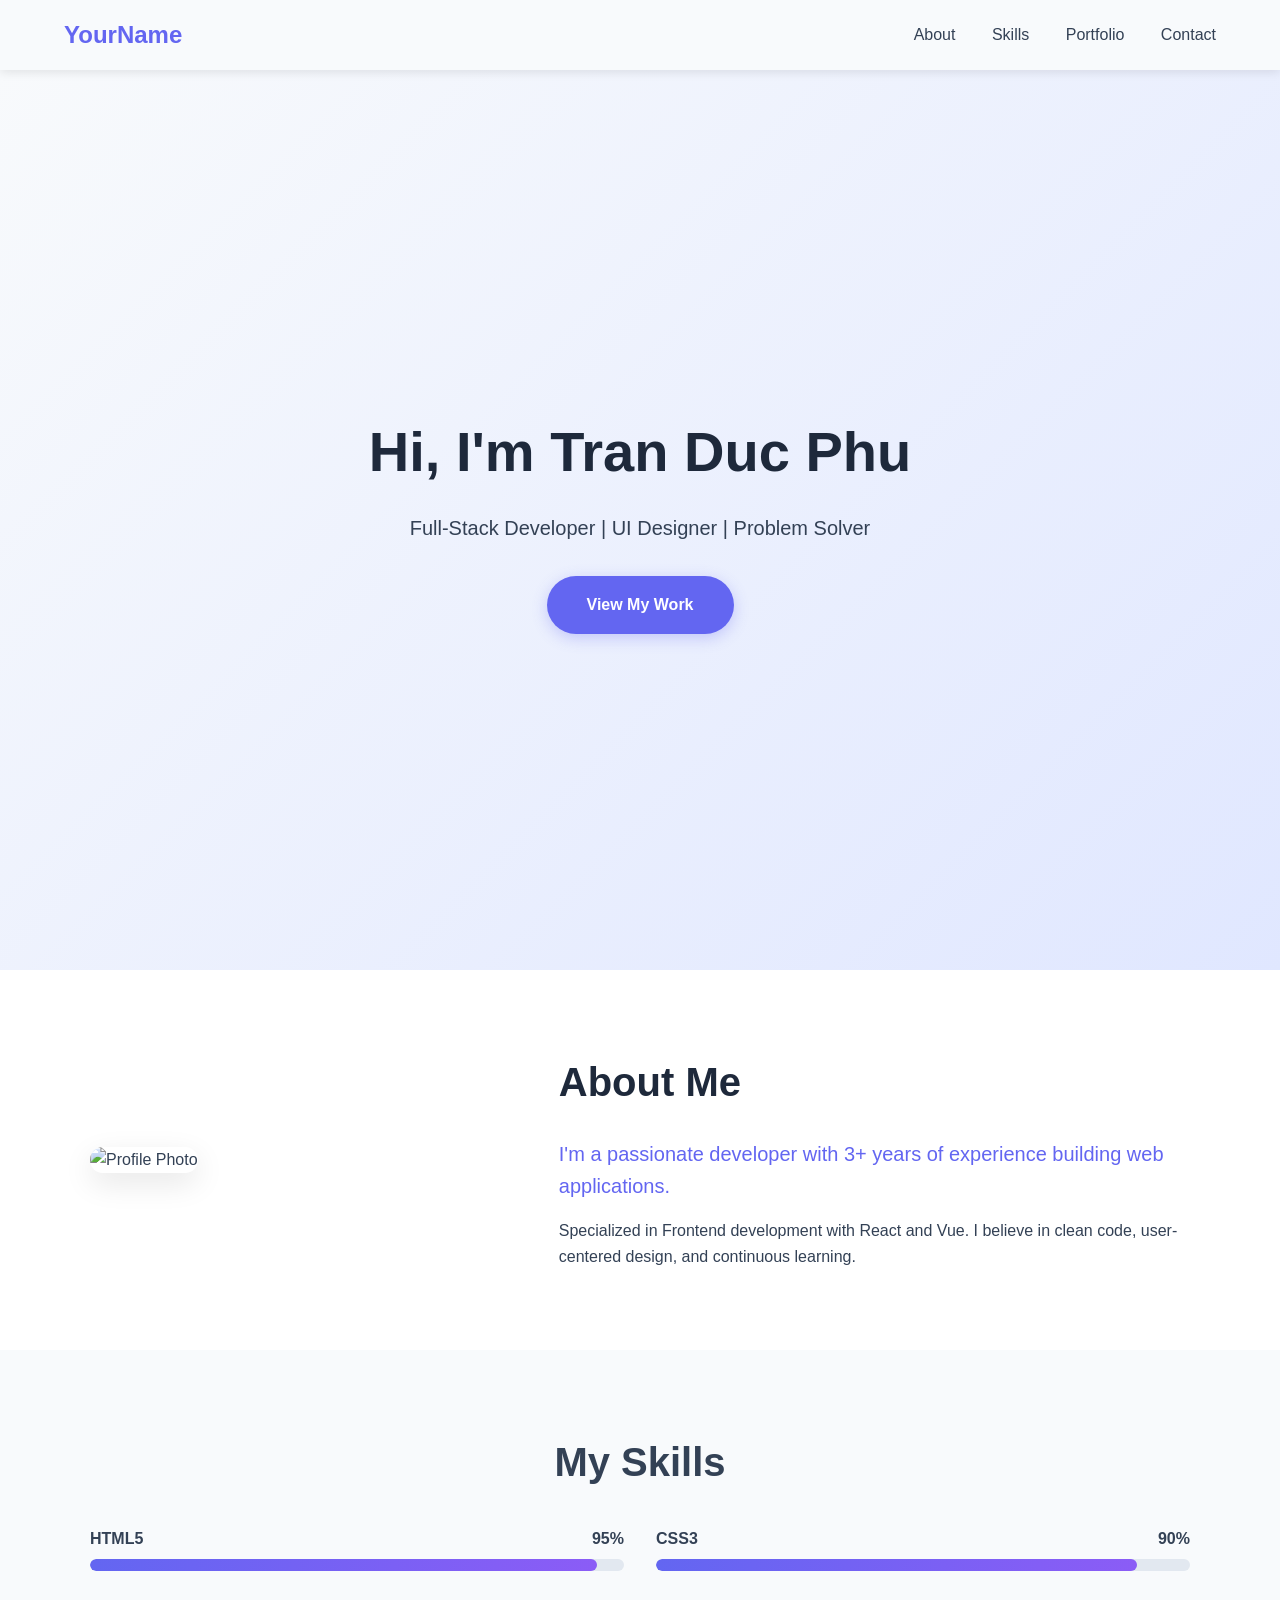
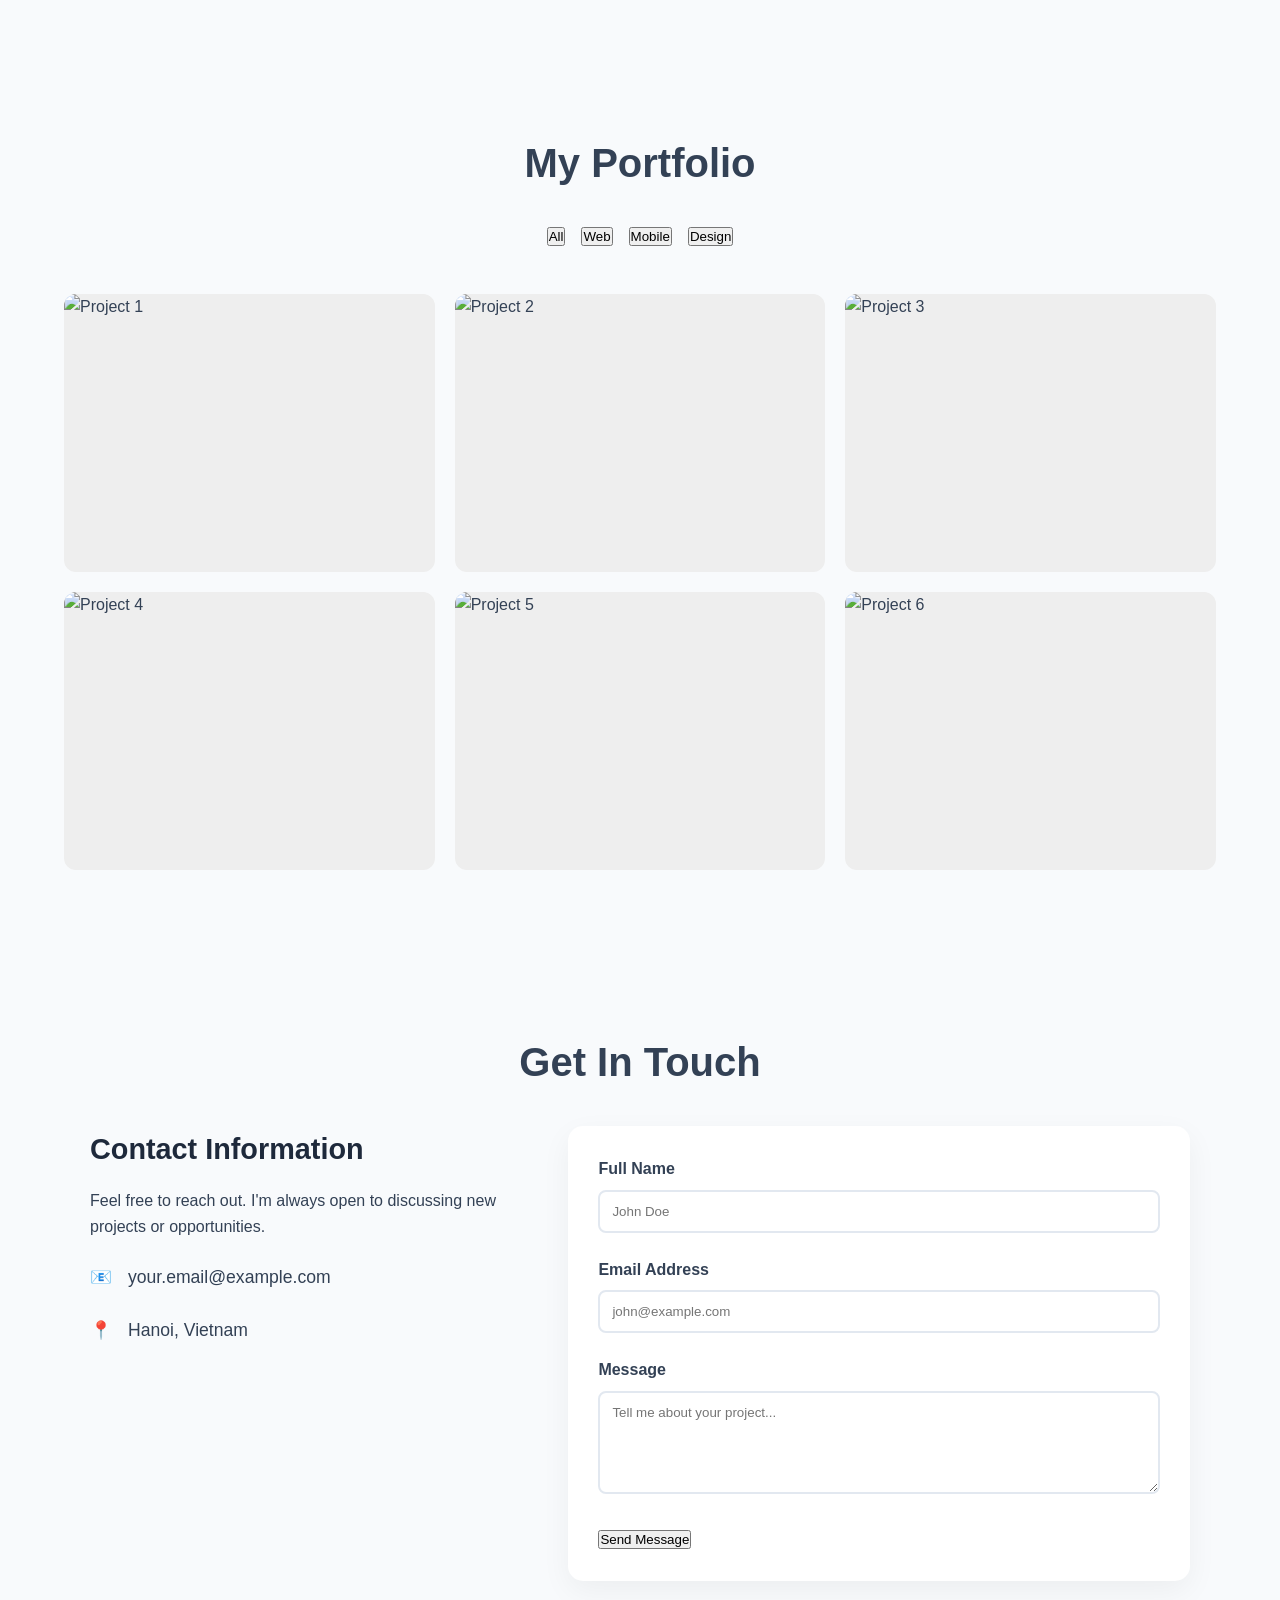
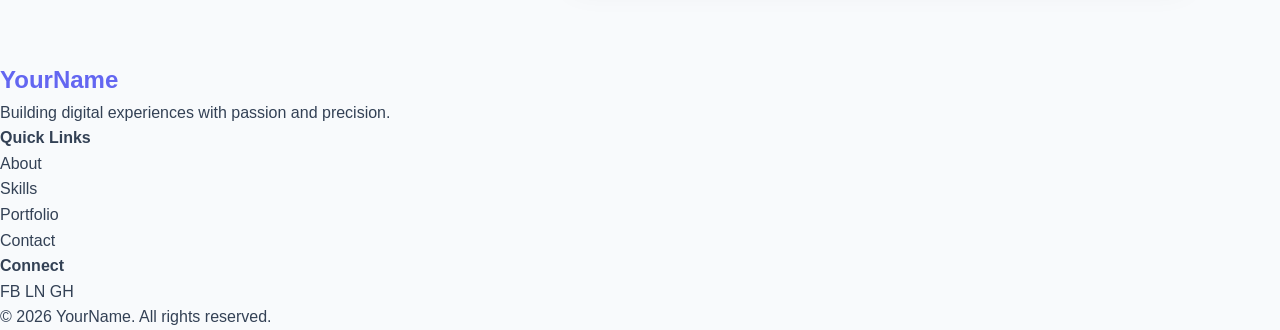
==== commit 13c0effa: "[FEATURE] Add responsive footer Added footer section to the portfolio site, including quick links an" ====
--- a/session_01_html_css/projects/portfolio_site/index.html
+++ b/session_01_html_css/projects/portfolio_site/index.html
@@ -184,6 +184,39 @@
         </div>
     </div>
 </section>
+<footer class="main-footer">
+    <div class="container">
+        <div class="footer-grid">
+            <div class="footer-brand">
+                <a href="#" class="logo">YourName</a>
+                <p>Building digital experiences with passion and precision.</p>
+            </div>
+
+            <div class="footer-links">
+                <h4>Quick Links</h4>
+                <ul>
+                    <li><a href="#about">About</a></li>
+                    <li><a href="#skills">Skills</a></li>
+                    <li><a href="#portfolio">Portfolio</a></li>
+                    <li><a href="#contact">Contact</a></li>
+                </ul>
+            </div>
+
+            <div class="footer-social">
+                <h4>Connect</h4>
+                <div class="social-icons">
+                    <a href="#" aria-label="Facebook">FB</a>
+                    <a href="#" aria-label="LinkedIn">LN</a>
+                    <a href="#" aria-label="GitHub">GH</a>
+                </div>
+            </div>
+        </div>
+        
+        <div class="footer-bottom">
+            <p>&copy; 2026 YourName. All rights reserved.</p>
+        </div>
+    </div>
+</footer>
 </body>
 </html>
 
--- a/session_01_html_css/projects/portfolio_site/css/contact.css
+++ b/session_01_html_css/projects/portfolio_site/css/contact.css
@@ -0,0 +1,62 @@
+.contact-section {
+    padding: 80px 5%;
+    background-color: var(--color-light);
+}
+
+.contact-wrapper {
+    display: grid;
+    grid-template-columns: 1fr 1.5fr; /* Bên Form rộng hơn bên Info */
+    gap: 4rem;
+    max-width: 1100px;
+    margin: 0 auto;
+}
+
+.contact-info h3 {
+    font-size: 1.8rem;
+    margin-bottom: 1rem;
+    color: var(--color-dark);
+}
+
+.info-item {
+    display: flex;
+    align-items: center;
+    gap: 1rem;
+    margin-top: 1.5rem;
+    font-size: 1.1rem;
+}
+
+/* Định dạng Form */
+.contact-form {
+    background: white;
+    padding: 30px;
+    border-radius: 15px;
+    box-shadow: 0 10px 30px rgba(0,0,0,0.05);
+}
+
+.form-group {
+    margin-bottom: 1.5rem;
+}
+
+.form-group label {
+    display: block;
+    margin-bottom: 0.5rem;
+    font-weight: 600;
+}
+
+.form-group input, 
+.form-group textarea {
+    width: 100%;
+    padding: 12px;
+    border: 2px solid #e2e8f0;
+    border-radius: 8px;
+    font-family: inherit;
+    transition: border-color 0.3s;
+}
+
+/* Responsive cho Mobile */
+@media (max-width: 768px) {
+    .contact-wrapper {
+        grid-template-columns: 1fr;
+        gap: 2rem;
+    }
+}
